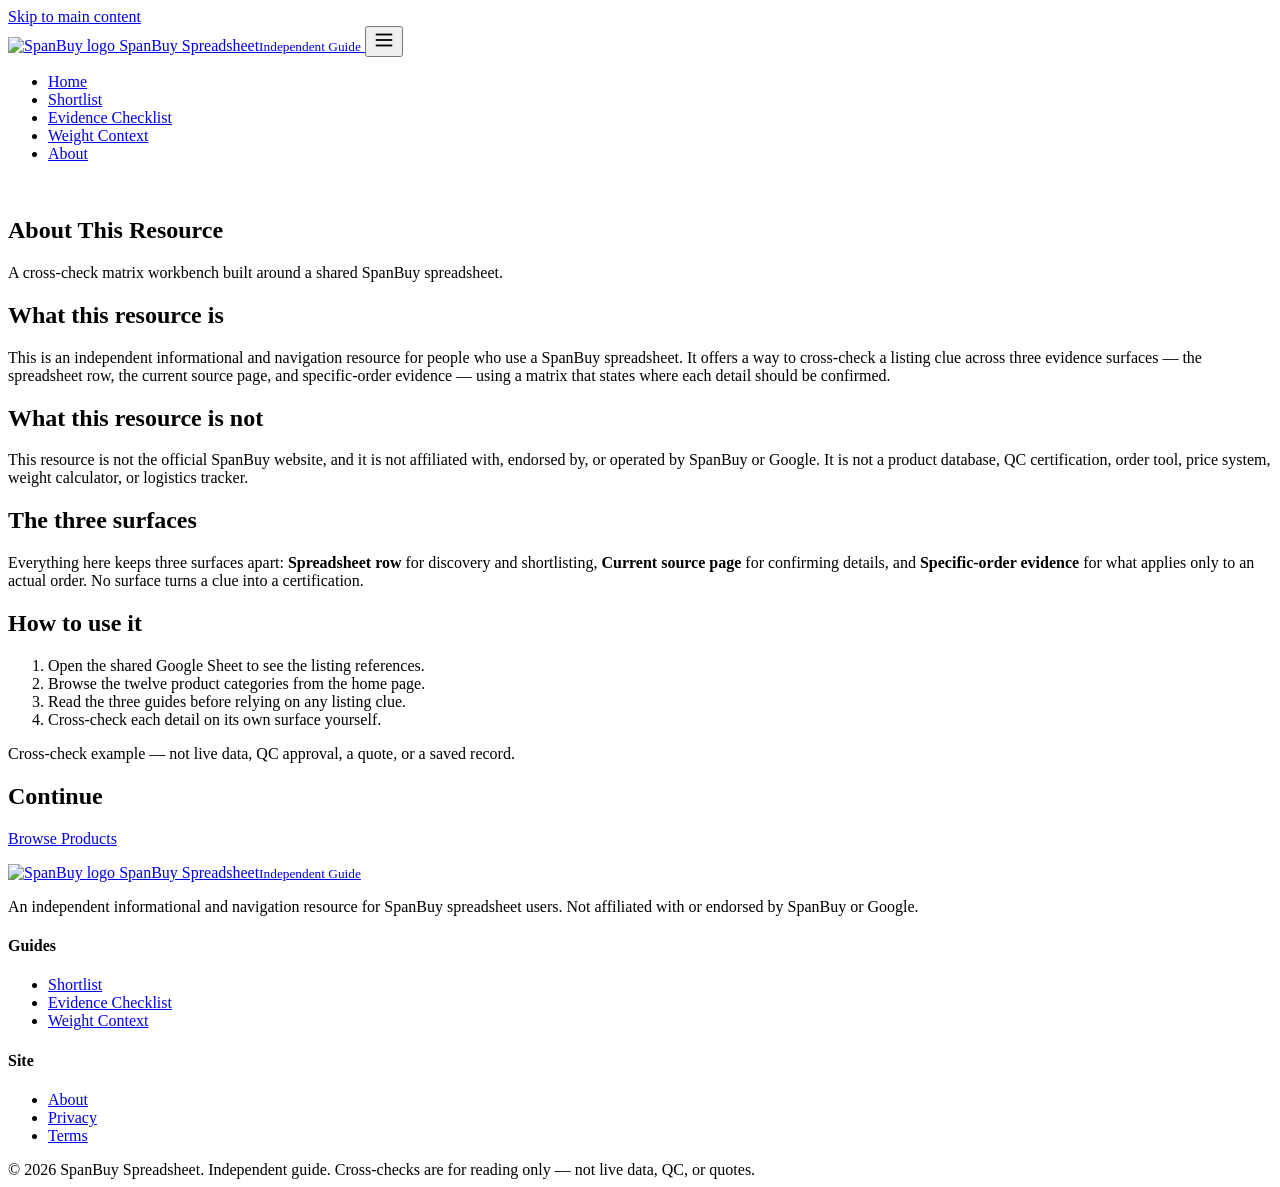
==== about/index.html @ ab147902 "Add about/index.html" ====
<!DOCTYPE html>
<html lang="en">
<head>
  <meta charset="UTF-8">
  <meta name="viewport" content="width=device-width, initial-scale=1.0">
  <title>About | SpanBuy Spreadsheet</title>
  <meta name="description" content="About this independent SpanBuy spreadsheet resource: a cross-check matrix workbench, not an official SpanBuy service.">
  <link rel="canonical" href="https://repglide.github.io/spanbuy-spreadsheet/about/">
  <link rel="icon" type="image/png" href="../assets/images/favicon.png">
  <link rel="stylesheet" href="../assets/css/styles.css">
  <meta name="robots" content="index, follow">
</head>
<body>
  <a href="#main-content" class="skip-link">Skip to main content</a>

  <header class="site-header">
    <div class="container header-inner">
      <a href="../index.html" class="brand" aria-label="SpanBuy Spreadsheet Home">
        <img src="../assets/images/logo.png" alt="SpanBuy logo" width="34" height="34">
        <span class="brand-name">SpanBuy Spreadsheet<small>Independent Guide</small></span>
      </a>
      <button class="mobile-nav-toggle" aria-expanded="false" aria-label="Toggle navigation menu">
        <svg viewBox="0 0 24 24" fill="none" stroke="currentColor" stroke-width="2" width="22" height="22"><line x1="3" y1="6" x2="21" y2="6"></line><line x1="3" y1="12" x2="21" y2="12"></line><line x1="3" y1="18" x2="21" y2="18"></line></svg>
      </button>
      <nav class="main-nav" aria-label="Primary Navigation">
        <ul>
          <li><a href="../index.html">Home</a></li>
          <li><a href="../spreadsheet-shortlist-guide/">Shortlist</a></li>
          <li><a href="../listing-evidence-checklist/">Evidence Checklist</a></li>
          <li><a href="../parcel-weight-context-guide/">Weight Context</a></li>
          <li><a href="../about/" class="active">About</a></li>
        </ul>
      </nav>
    </div>
  </header>

  <main id="main-content">
    <section class="page-hero">
      <div class="container">
        <a class="back-link" href="../index.html" style="color:#fff">← Back to Home</a>
        <h1>About This Resource</h1>
        <p>A cross-check matrix workbench built around a shared SpanBuy spreadsheet.</p>
      </div>
    </section>

    <div class="article-body">
      <h2>What this resource is</h2>
      <p>This is an independent informational and navigation resource for people who use a SpanBuy spreadsheet. It offers a way to cross-check a listing clue across three evidence surfaces — the spreadsheet row, the current source page, and specific-order evidence — using a matrix that states where each detail should be confirmed.</p>

      <h2>What this resource is not</h2>
      <p>This resource is not the official SpanBuy website, and it is not affiliated with, endorsed by, or operated by SpanBuy or Google. It is not a product database, QC certification, order tool, price system, weight calculator, or logistics tracker.</p>

      <h2>The three surfaces</h2>
      <p>Everything here keeps three surfaces apart: <strong>Spreadsheet row</strong> for discovery and shortlisting, <strong>Current source page</strong> for confirming details, and <strong>Specific-order evidence</strong> for what applies only to an actual order. No surface turns a clue into a certification.</p>

      <h2>How to use it</h2>
      <ol>
        <li>Open the shared Google Sheet to see the listing references.</li>
        <li>Browse the twelve product categories from the home page.</li>
        <li>Read the three guides before relying on any listing clue.</li>
        <li>Cross-check each detail on its own surface yourself.</li>
      </ol>

      <p class="example-flag">Cross-check example — not live data, QC approval, a quote, or a saved record.</p>

      <h2>Continue</h2>
      <p><a href="https://repglide.com/?agent=spanbuy" class="btn btn-primary" target="_blank" rel="noopener">Browse Products</a></p>
    </div>
  </main>

  <footer class="site-footer">
    <div class="container">
      <div class="footer-grid">
        <div class="footer-brand">
          <a href="../index.html" class="brand" aria-label="SpanBuy Spreadsheet Home">
            <img src="../assets/images/logo.png" alt="SpanBuy logo" width="30" height="30">
            <span class="brand-name">SpanBuy Spreadsheet<small>Independent Guide</small></span>
          </a>
          <p>An independent informational and navigation resource for SpanBuy spreadsheet users. Not affiliated with or endorsed by SpanBuy or Google.</p>
        </div>
        <div class="footer-col">
          <h4>Guides</h4>
          <ul>
            <li><a href="../spreadsheet-shortlist-guide/">Shortlist</a></li>
            <li><a href="../listing-evidence-checklist/">Evidence Checklist</a></li>
            <li><a href="../parcel-weight-context-guide/">Weight Context</a></li>
          </ul>
        </div>
        <div class="footer-col">
          <h4>Site</h4>
          <ul>
            <li><a href="../about/">About</a></li>
            <li><a href="../privacy/">Privacy</a></li>
            <li><a href="../terms/">Terms</a></li>
          </ul>
        </div>
      </div>
      <div class="footer-bottom">
        <span>&copy; <span id="year">2026</span> SpanBuy Spreadsheet. Independent guide.</span>
        <span>Cross-checks are for reading only — not live data, QC, or quotes.</span>
      </div>
    </div>
  </footer>

  <script src="../assets/js/main.js"></script>
</body>
</html>
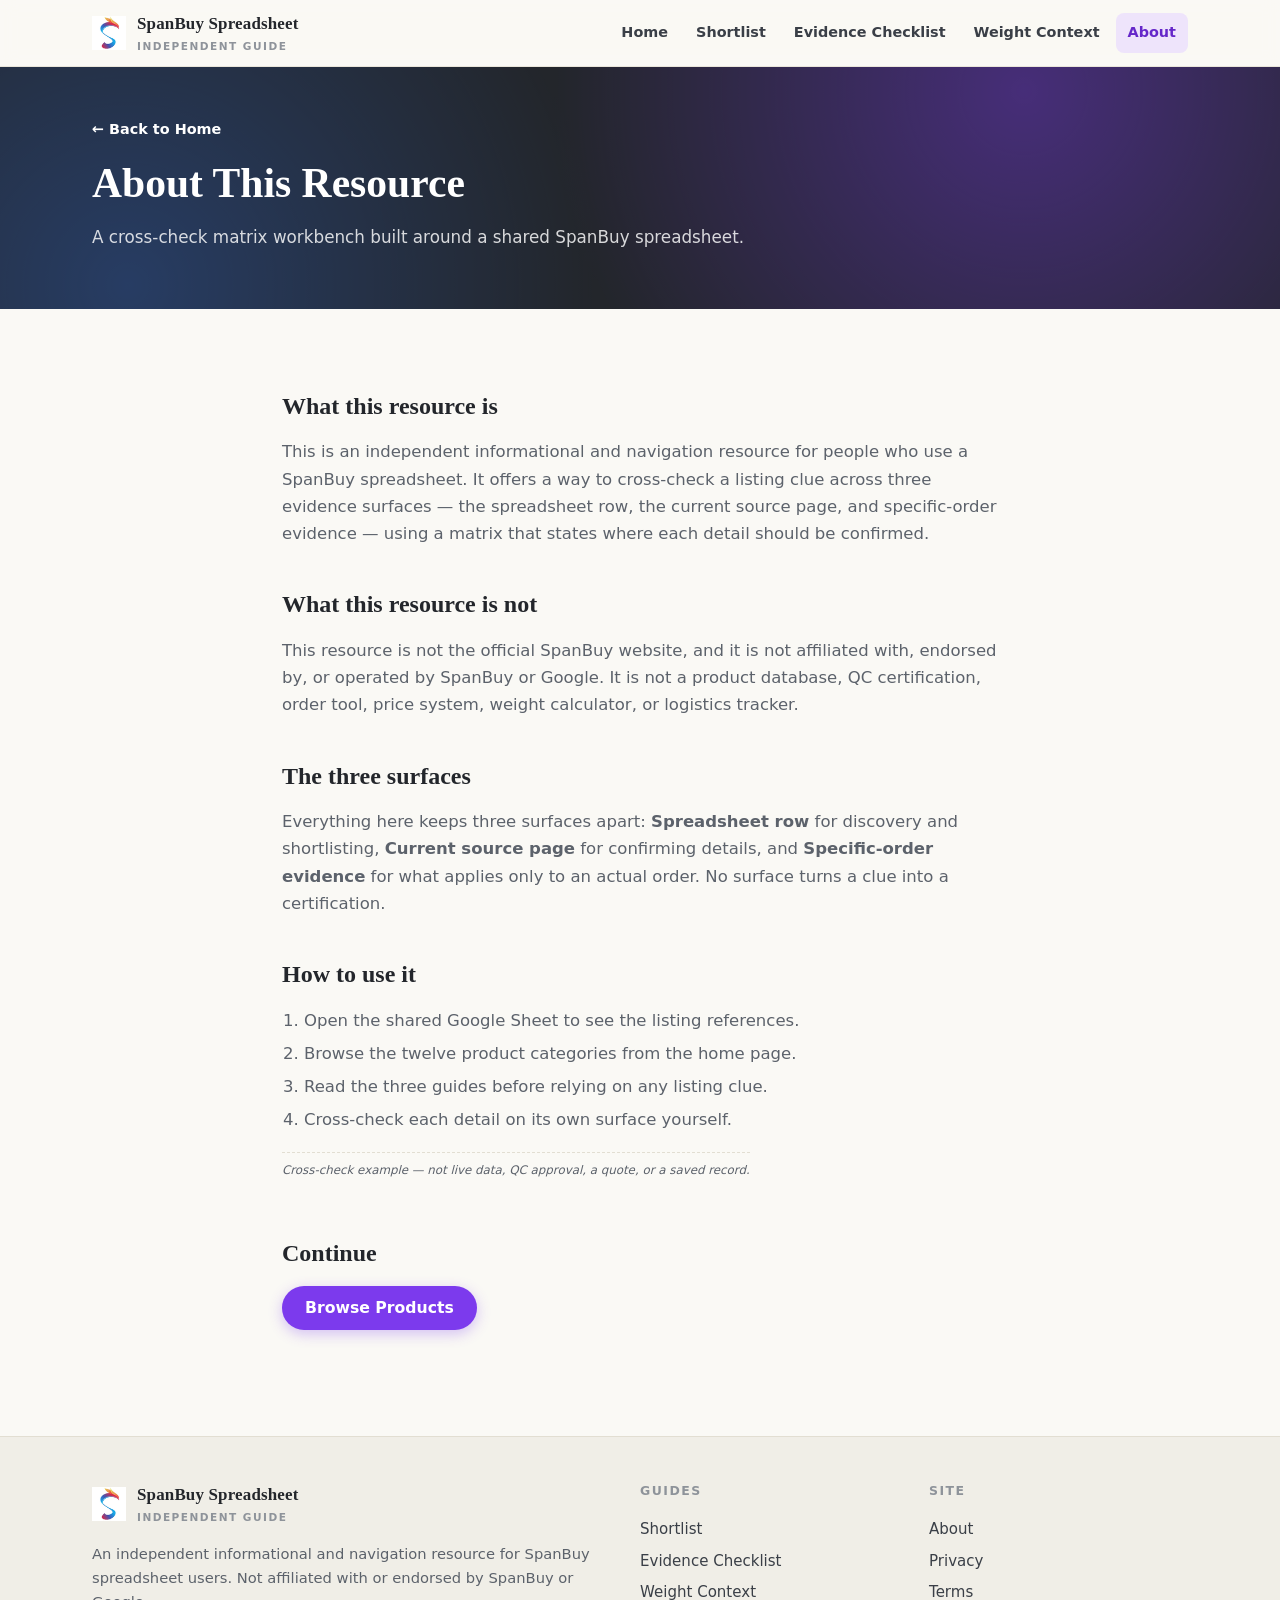
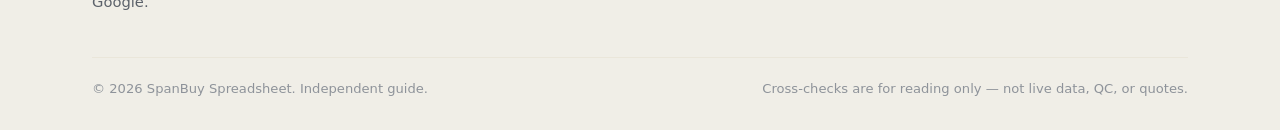
==== commit 96789081: "Set nofollow noopener on repglide links" ====
--- a/about/index.html
+++ b/about/index.html
@@ -64,7 +64,7 @@
       <p class="example-flag">Cross-check example — not live data, QC approval, a quote, or a saved record.</p>
 
       <h2>Continue</h2>
-      <p><a href="https://repglide.com/?agent=spanbuy" class="btn btn-primary" target="_blank" rel="noopener">Browse Products</a></p>
+      <p><a href="https://repglide.com/?agent=spanbuy" class="btn btn-primary" target="_blank" rel="nofollow noopener">Browse Products</a></p>
     </div>
   </main>
 
--- a/assets/css/styles.css
+++ b/assets/css/styles.css
@@ -0,0 +1,294 @@
+/* ==========================================================================
+   SpanBuy Spreadsheet — Cross-Check Matrix Workbench theme
+   Warm white · deep graphite · electric purple · signal lime · cobalt
+   ========================================================================== */
+
+:root {
+  /* palette */
+  --paper:        #FAF9F5;
+  --paper-2:      #F0EEE7;
+  --white:        #FFFEFB;
+  --graphite:     #23262B;
+  --graphite-2:   #2A2E35;
+  --graphite-3:   #3A3F47;
+  --ink:          #26292F;
+  --ink-soft:     #5C626B;
+  --ink-faint:    #8E939A;
+  --purple:       #7C3AED;
+  --purple-dark:  #6527C9;
+  --purple-soft:  #EEE4FB;
+  --lime:         #A3E635;
+  --lime-soft:    #F2FAD6;
+  --cobalt:       #2E5FB8;
+  --cobalt-soft:  #E3EBF8;
+  --line:         #E2DED2;
+  --line-soft:    #EAE6DA;
+
+  /* typography */
+  --serif: Georgia, 'Times New Roman', Times, serif;
+  --sans: system-ui, -apple-system, 'Segoe UI', Roboto, Helvetica, Arial, sans-serif;
+  --mono: ui-monospace, SFMono-Regular, 'SF Mono', Menlo, Consolas, monospace;
+
+  /* geometry */
+  --radius: 14px;
+  --radius-sm: 8px;
+  --container: 1140px;
+  --shadow-sm: 0 1px 2px rgba(35, 38, 43, 0.05), 0 2px 8px rgba(35, 38, 43, 0.06);
+  --shadow-md: 0 4px 14px rgba(35, 38, 43, 0.10), 0 12px 32px rgba(35, 38, 43, 0.08);
+}
+
+* { box-sizing: border-box; }
+html { scroll-behavior: smooth; -webkit-text-size-adjust: 100%; }
+
+body {
+  margin: 0;
+  font-family: var(--sans);
+  font-size: 16.5px;
+  line-height: 1.65;
+  color: var(--ink);
+  background: var(--paper);
+  -webkit-font-smoothing: antialiased;
+  text-rendering: optimizeLegibility;
+}
+
+/* ---------- accessibility ---------- */
+.skip-link { position: absolute; left: -9999px; top: 0; background: var(--graphite); color: #fff; padding: 10px 16px; z-index: 200; border-radius: 0 0 var(--radius-sm) 0; }
+.skip-link:focus { left: 0; }
+:focus-visible { outline: 3px solid var(--purple); outline-offset: 2px; border-radius: 3px; }
+.visually-hidden { position: absolute !important; width: 1px; height: 1px; margin: -1px; padding: 0; border: 0; overflow: hidden; clip: rect(0 0 0 0); white-space: nowrap; }
+
+/* ---------- layout ---------- */
+.container { max-width: var(--container); margin: 0 auto; padding: 0 22px; }
+
+/* ---------- header ---------- */
+.site-header { position: sticky; top: 0; z-index: 100; background: rgba(250, 249, 245, 0.92); backdrop-filter: saturate(140%) blur(8px); border-bottom: 1px solid var(--line-soft); }
+.header-inner { display: flex; align-items: center; gap: 20px; height: 66px; }
+.brand { display: flex; align-items: center; gap: 11px; text-decoration: none; color: var(--graphite); }
+.brand img { width: 34px; height: 34px; display: block; }
+.brand-name { font-family: var(--serif); font-weight: 700; font-size: 1.06rem; letter-spacing: 0.01em; }
+.brand-name small { display: block; font-family: var(--sans); font-weight: 600; font-size: 0.66rem; color: var(--ink-faint); letter-spacing: 0.14em; text-transform: uppercase; }
+
+.main-nav { margin-left: auto; }
+.main-nav ul { display: flex; align-items: center; gap: 4px; list-style: none; margin: 0; padding: 0; }
+.main-nav a { display: block; padding: 8px 12px; text-decoration: none; color: var(--graphite-3); font-weight: 600; font-size: 0.9rem; border-radius: var(--radius-sm); }
+.main-nav a:hover { background: var(--paper-2); color: var(--graphite); }
+.main-nav a.active { color: var(--purple-dark); background: var(--purple-soft); }
+
+.mobile-nav-toggle { display: none; margin-left: auto; width: 44px; height: 44px; border: 1px solid var(--line); background: var(--white); border-radius: var(--radius-sm); cursor: pointer; color: var(--graphite); }
+.mobile-nav-toggle svg { display: block; margin: 0 auto; }
+
+@media (max-width: 860px) {
+  .main-nav { display: none; }
+  .mobile-nav-toggle { display: block; }
+  .main-nav.open { display: block; position: absolute; left: 0; right: 0; top: 66px; background: var(--white); border-bottom: 1px solid var(--line); box-shadow: var(--shadow-md); }
+  .main-nav.open ul { flex-direction: column; align-items: stretch; gap: 2px; padding: 8px; }
+  .main-nav.open a { padding: 12px 14px; }
+}
+
+/* ---------- buttons ---------- */
+.btn { display: inline-flex; align-items: center; justify-content: center; gap: 8px; padding: 12px 22px; border-radius: 999px; text-decoration: none; font-weight: 700; font-size: 0.98rem; line-height: 1.2; border: 1.5px solid transparent; transition: transform 0.12s ease, box-shadow 0.12s ease, background 0.12s ease; }
+.btn:active { transform: translateY(1px); }
+.btn-primary { background: var(--purple); color: #fff; box-shadow: 0 4px 14px rgba(124, 58, 237, 0.30); }
+.btn-primary:hover { background: var(--purple-dark); box-shadow: 0 6px 18px rgba(124, 58, 237, 0.38); }
+.btn-secondary { background: var(--white); color: var(--graphite); border-color: var(--line); box-shadow: var(--shadow-sm); }
+.btn-secondary:hover { border-color: var(--graphite-3); background: #fff; }
+.btn-sm { padding: 9px 16px; font-size: 0.88rem; }
+
+/* ---------- hero ---------- */
+.hero-section { padding: 56px 0 40px; position: relative; overflow: hidden; }
+.hero-grid { display: grid; grid-template-columns: 1.05fr 0.95fr; gap: 44px; align-items: center; }
+.hero-badge { display: inline-block; padding: 5px 13px; border-radius: 999px; background: var(--lime-soft); color: #4A5A0E; font-weight: 700; font-size: 0.76rem; letter-spacing: 0.08em; text-transform: uppercase; }
+.hero-title { font-family: var(--serif); font-size: clamp(2.05rem, 4.6vw, 3.1rem); line-height: 1.12; color: var(--graphite); margin: 18px 0 16px; font-weight: 700; }
+.hero-title em { font-style: normal; color: var(--purple-dark); }
+.hero-description { font-size: 1.08rem; color: var(--ink-soft); max-width: 34em; margin: 0 0 26px; }
+.hero-actions { display: flex; flex-wrap: wrap; gap: 12px; }
+
+/* hero workbench visual */
+.hero-visual { position: relative; min-height: 320px; }
+.wb-surfaces { display: grid; grid-template-columns: repeat(3, 1fr); gap: 12px; }
+.wb-surface { position: relative; padding: 20px 16px 16px; border-radius: var(--radius); background: var(--white); border: 1.5px solid var(--line); text-align: center; font-weight: 700; color: var(--graphite); }
+.wb-surface .wb-coord { display: block; font-family: var(--mono); font-size: 0.7rem; color: var(--ink-faint); letter-spacing: 0.1em; margin-bottom: 6px; }
+.wb-surface[data-s="sheet"] { border-top: 4px solid var(--graphite-3); }
+.wb-surface[data-s="source"] { border-top: 4px solid var(--cobalt); }
+.wb-surface[data-s="evidence"] { border-top: 4px solid var(--purple); }
+.wb-connector { display: block; width: 100%; height: 78px; margin-top: -2px; }
+.wb-connector path { stroke: var(--purple); stroke-width: 1.5; fill: none; stroke-dasharray: 3 3; }
+.wb-question { display: flex; align-items: center; gap: 10px; justify-content: center; margin: 0 auto; max-width: 320px; padding: 12px 18px; border: 1.5px dashed var(--purple); border-radius: 999px; background: var(--purple-soft); color: var(--purple-dark); font-weight: 700; }
+.wb-question .qmark { flex: none; width: 24px; height: 24px; border-radius: 50%; background: var(--purple); color: #fff; display: grid; place-items: center; font-weight: 800; }
+
+@media (max-width: 860px) {
+  .hero-grid { grid-template-columns: 1fr; gap: 8px; }
+  .hero-section { padding-top: 32px; }
+  .hero-visual { min-height: auto; }
+  .wb-surface { padding: 14px 10px 12px; font-size: 0.9rem; }
+}
+
+/* ---------- section scaffolding ---------- */
+.section { padding: 46px 0; }
+.section-alt { background: var(--paper-2); }
+.section-header { max-width: 680px; margin: 0 auto 34px; text-align: center; }
+.eyebrow { display: inline-block; font-size: 0.76rem; font-weight: 700; letter-spacing: 0.14em; text-transform: uppercase; color: var(--purple-dark); }
+.section-title { font-family: var(--serif); font-size: clamp(1.6rem, 3.4vw, 2.15rem); color: var(--graphite); margin: 10px 0 12px; line-height: 1.2; }
+.section-lead { color: var(--ink-soft); font-size: 1.02rem; margin: 0; }
+
+/* ---------- category grid (matrix coordinate plates) ---------- */
+.categories-section { padding-top: 8px; }
+.cat-grid { display: grid; grid-template-columns: repeat(4, 1fr); gap: 14px; }
+.cat-card {
+  position: relative; display: flex; flex-direction: column; gap: 9px;
+  background: var(--white); border: 1px solid var(--line); border-radius: var(--radius);
+  padding: 15px 16px 14px; text-decoration: none; color: var(--ink);
+  box-shadow: var(--shadow-sm); transition: transform 0.14s ease, box-shadow 0.14s ease, border-color 0.14s ease;
+}
+.cat-card:hover { transform: translateY(-3px); box-shadow: var(--shadow-md); border-color: var(--purple); }
+.cat-top { display: flex; align-items: center; justify-content: space-between; }
+.cat-index { font-family: var(--mono); font-size: 0.72rem; color: var(--ink-faint); letter-spacing: 0.08em; }
+.cat-icon { width: 30px; height: 30px; color: var(--purple-dark); }
+.cat-icon svg { width: 100%; height: 100%; }
+.cat-scale { height: 8px; margin: 2px 0 0; background-image: repeating-linear-gradient(90deg, var(--graphite-3) 0 1px, transparent 1px 7px); opacity: 0.5; }
+.cat-name { font-weight: 700; color: var(--graphite); font-size: 0.97rem; line-height: 1.3; }
+.cat-card .cat-arrow { margin-top: auto; font-size: 0.8rem; font-weight: 700; color: var(--purple-dark); }
+
+@media (max-width: 900px) {
+  .cat-grid { grid-template-columns: repeat(2, 1fr); gap: 11px; }
+  .cat-card { padding: 13px 13px 12px; }
+}
+
+/* ---------- Three Evidence Surfaces ---------- */
+.surface-grid { display: grid; grid-template-columns: repeat(3, 1fr); gap: 14px; }
+.surface-card { position: relative; background: var(--white); border: 1px solid var(--line); border-top: 4px solid var(--graphite-3); border-radius: var(--radius); padding: 20px 18px 16px; box-shadow: var(--shadow-sm); }
+.surface-card[data-s="sheet"] { border-top-color: var(--graphite-3); }
+.surface-card[data-s="source"] { border-top-color: var(--cobalt); }
+.surface-card[data-s="order"] { border-top-color: var(--purple); }
+.surface-card h3 { display: flex; align-items: center; gap: 9px; font-family: var(--serif); font-size: 1.12rem; color: var(--graphite); margin: 0 0 10px; }
+.surface-card .evtag { flex: none; font-family: var(--mono); font-size: 0.66rem; font-weight: 700; letter-spacing: 0.06em; text-transform: uppercase; padding: 3px 8px; border-radius: 5px; background: var(--paper-2); color: var(--graphite-3); }
+.surface-card p { margin: 0; color: var(--ink-soft); font-size: 0.93rem; }
+.surface-card ul { margin: 10px 0 0; padding-left: 17px; color: var(--ink-soft); font-size: 0.9rem; }
+.surface-card ul li { margin: 4px 0; }
+
+@media (max-width: 860px) { .surface-grid { grid-template-columns: 1fr; } }
+
+/* ---------- Cross-Check Matrix ---------- */
+.matrix-wrap { position: relative; max-width: 940px; margin: 0 auto; }
+.matrix {
+  border: 1px solid var(--line); border-radius: var(--radius); overflow: hidden;
+  background: var(--white); box-shadow: var(--shadow-sm);
+}
+.matrix-head, .matrix-row { display: grid; grid-template-columns: 1.35fr 1fr 1fr 1fr; }
+.matrix-head { background: var(--graphite); color: #fff; }
+.matrix-head > div { padding: 12px 14px; font-size: 0.76rem; text-transform: uppercase; letter-spacing: 0.06em; font-weight: 700; }
+.matrix-row { border-top: 1px solid var(--line-soft); }
+.matrix-row > div { padding: 13px 14px; border-left: 1px solid var(--line-soft); font-size: 0.88rem; color: var(--ink-soft); }
+.matrix-row > div:first-child { border-left: none; font-weight: 700; color: var(--graphite); background: var(--paper-2); }
+.matrix-dim .coord { display: inline-block; font-family: var(--mono); font-size: 0.68rem; color: var(--ink-faint); margin-right: 7px; }
+.matrix-cell.is-here { color: var(--graphite); }
+.matrix-cell.is-na { color: var(--ink-faint); }
+.matrix-cell .hint { color: var(--purple-dark); font-weight: 600; }
+
+@media (max-width: 720px) {
+  .matrix-head { display: none; }
+  .matrix { border: none; background: transparent; box-shadow: none; }
+  .matrix-row { display: block; border: 1px solid var(--line); border-radius: var(--radius); margin: 10px 0; background: var(--white); padding: 12px 14px; box-shadow: var(--shadow-sm); }
+  .matrix-row > div { display: block; border-left: none; padding: 4px 0; }
+  .matrix-row > div:first-child { background: none; padding-bottom: 6px; }
+  .matrix-cell::before { content: attr(data-label) ": "; font-weight: 700; color: var(--purple-dark); }
+}
+
+/* ---------- signatures ---------- */
+.coordinate { font-family: var(--mono); font-size: 0.72rem; color: var(--ink-faint); letter-spacing: 0.08em; }
+.evidence-tag { display: inline-block; font-family: var(--mono); font-size: 0.66rem; font-weight: 700; letter-spacing: 0.06em; text-transform: uppercase; padding: 3px 8px; border-radius: 5px; background: var(--paper-2); color: var(--graphite-3); }
+.boundary-marker { display: flex; align-items: center; gap: 12px; margin: 22px 0; color: var(--ink-faint); font-size: 0.82rem; }
+.boundary-marker::before, .boundary-marker::after { content: ""; flex: 1; border-top: 1px dashed var(--line); }
+.open-cell { display: inline-flex; align-items: center; gap: 8px; padding: 9px 13px; border: 1px dashed var(--purple); border-radius: var(--radius-sm); background: var(--purple-soft); color: var(--purple-dark); font-weight: 600; font-size: 0.9rem; margin: 8px 0; }
+.open-cell .qmark { flex: none; width: 22px; height: 22px; border-radius: 50%; background: var(--purple); color: #fff; display: grid; place-items: center; font-weight: 800; }
+
+.example-flag { display: inline-block; margin-top: 14px; font-size: 0.74rem; color: var(--ink-faint); font-style: italic; border-top: 1px dashed var(--line); padding-top: 8px; }
+
+/* ---------- shortlist / claims-vs-evidence ---------- */
+.duo-grid { display: grid; grid-template-columns: 1fr 1fr; gap: 14px; }
+.duo-col { background: var(--white); border: 1px solid var(--line); border-radius: var(--radius); padding: 20px 22px; }
+.duo-col h3 { margin: 0 0 10px; font-size: 1.02rem; display: flex; align-items: center; gap: 9px; color: var(--graphite); }
+.duo-col ul { margin: 0; padding-left: 18px; color: var(--ink-soft); font-size: 0.94rem; }
+.duo-col ul li { margin: 6px 0; }
+.duo-col .mark { flex: none; width: 22px; height: 22px; border-radius: 5px; display: grid; place-items: center; font-size: 0.78rem; color: #fff; font-family: var(--mono); }
+.duo-col.is-yes .mark { background: var(--cobalt); }
+.duo-col.is-no  .mark { background: var(--graphite-3); }
+
+@media (max-width: 720px) { .duo-grid { grid-template-columns: 1fr; } }
+
+/* ---------- guide entry cards ---------- */
+.guide-grid { display: grid; grid-template-columns: repeat(3, 1fr); gap: 16px; }
+.guide-card { display: flex; flex-direction: column; background: var(--white); border: 1px solid var(--line); border-radius: var(--radius); padding: 24px 22px; text-decoration: none; color: var(--ink); box-shadow: var(--shadow-sm); transition: transform 0.14s ease, box-shadow 0.14s ease; }
+.guide-card:hover { transform: translateY(-3px); box-shadow: var(--shadow-md); }
+.guide-card .guide-num { font-family: var(--mono); font-size: 0.78rem; color: var(--cobalt); letter-spacing: 0.1em; }
+.guide-card h3 { font-family: var(--serif); font-size: 1.24rem; color: var(--graphite); margin: 8px 0 10px; }
+.guide-card p { color: var(--ink-soft); font-size: 0.95rem; margin: 0 0 16px; }
+.guide-card .guide-cta { margin-top: auto; font-weight: 700; color: var(--purple-dark); font-size: 0.9rem; }
+@media (max-width: 900px) { .guide-grid { grid-template-columns: 1fr; } }
+
+/* ---------- claims vs evidence ---------- */
+.claims-list { list-style: none; margin: 0; padding: 0; max-width: 760px; margin-inline: auto; }
+.claims-list li { display: flex; gap: 14px; align-items: flex-start; padding: 14px 16px; margin: 10px 0; background: var(--white); border: 1px solid var(--line); border-radius: var(--radius); box-shadow: var(--shadow-sm); }
+.claims-list .claim-num { flex: none; width: 30px; height: 30px; border-radius: 6px; display: grid; place-items: center; background: var(--lime-soft); color: #4A5A0E; font-weight: 800; font-size: 0.82rem; font-family: var(--mono); }
+.claims-list p { margin: 0; color: var(--ink-soft); font-size: 0.96rem; }
+.claims-list strong { color: var(--graphite); }
+
+/* ---------- FAQ ---------- */
+.faq-list { max-width: 760px; margin: 0 auto; }
+details.faq-item { background: var(--white); border: 1px solid var(--line); border-radius: var(--radius); margin: 10px 0; box-shadow: var(--shadow-sm); overflow: hidden; }
+details.faq-item summary { cursor: pointer; list-style: none; padding: 16px 20px; font-weight: 700; color: var(--graphite); display: flex; align-items: center; justify-content: space-between; gap: 14px; }
+details.faq-item summary::-webkit-details-marker { display: none; }
+details.faq-item summary::after { content: "+"; font-size: 1.5rem; font-weight: 400; color: var(--purple-dark); line-height: 1; }
+details.faq-item[open] summary::after { content: "–"; }
+.faq-item .faq-body { padding: 0 20px 18px; color: var(--ink-soft); font-size: 0.96rem; }
+.faq-item .faq-body p { margin: 0 0 10px; }
+
+/* ---------- final CTA ---------- */
+.final-cta { background: var(--graphite); color: #fff; border-radius: 22px; padding: 44px 40px; text-align: center; position: relative; overflow: hidden; }
+.final-cta::before { content: ""; position: absolute; inset: 0; opacity: 0.4; background: radial-gradient(circle at 15% 20%, var(--purple) 0, transparent 40%), radial-gradient(circle at 85% 80%, var(--cobalt) 0, transparent 40%); }
+.final-cta h2 { font-family: var(--serif); font-size: clamp(1.5rem, 3.2vw, 2.1rem); margin: 0 0 12px; position: relative; }
+.final-cta p { color: rgba(255,255,255,0.82); max-width: 30em; margin: 0 auto 24px; position: relative; }
+.final-cta .btn-primary { position: relative; }
+
+/* ---------- footer ---------- */
+.site-footer { border-top: 1px solid var(--line); background: var(--paper-2); padding: 44px 0 30px; margin-top: 30px; }
+.footer-grid { display: grid; grid-template-columns: 2fr 1fr 1fr; gap: 30px; }
+.footer-brand p { color: var(--ink-soft); font-size: 0.92rem; max-width: 34em; }
+.footer-col h4 { font-size: 0.78rem; letter-spacing: 0.12em; text-transform: uppercase; color: var(--ink-faint); margin: 0 0 12px; }
+.footer-col ul { list-style: none; margin: 0; padding: 0; }
+.footer-col a { color: var(--graphite-3); text-decoration: none; font-size: 0.94rem; line-height: 2.1; }
+.footer-col a:hover { color: var(--purple-dark); }
+.footer-bottom { margin-top: 28px; padding-top: 20px; border-top: 1px solid var(--line-soft); font-size: 0.82rem; color: var(--ink-faint); display: flex; flex-wrap: wrap; gap: 8px 20px; justify-content: space-between; }
+@media (max-width: 720px) { .footer-grid { grid-template-columns: 1fr; } }
+
+/* ---------- article / guide pages ---------- */
+.page-hero { background: var(--graphite); color: #fff; padding: 48px 0 40px; position: relative; overflow: hidden; }
+.page-hero::before { content: ""; position: absolute; inset: 0; opacity: 0.4; background: radial-gradient(circle at 80% 10%, var(--purple) 0, transparent 45%), radial-gradient(circle at 10% 90%, var(--cobalt) 0, transparent 40%); }
+.page-hero .container { position: relative; }
+.page-hero h1 { font-family: var(--serif); font-size: clamp(1.8rem, 4vw, 2.6rem); margin: 12px 0 12px; line-height: 1.15; }
+.page-hero p { color: rgba(255,255,255,0.82); max-width: 40em; font-size: 1.05rem; }
+
+.article-body { max-width: 760px; margin: 0 auto; padding: 40px 22px 60px; }
+.article-body h2 { font-family: var(--serif); font-size: 1.5rem; color: var(--graphite); margin: 38px 0 12px; }
+.article-body h3 { font-size: 1.12rem; color: var(--graphite); margin: 26px 0 8px; }
+.article-body p { color: var(--ink-soft); margin: 0 0 16px; }
+.article-body ul, .article-body ol { color: var(--ink-soft); margin: 0 0 18px; padding-left: 22px; }
+.article-body li { margin: 6px 0; }
+.article-body blockquote { margin: 22px 0; padding: 16px 20px; background: var(--paper-2); border-left: 4px solid var(--purple); border-radius: 0 var(--radius-sm) var(--radius-sm) 0; color: var(--graphite-3); font-family: var(--serif); font-size: 1.06rem; }
+
+.back-link { display: inline-flex; align-items: center; gap: 6px; color: var(--cobalt); font-weight: 700; text-decoration: none; font-size: 0.9rem; margin-bottom: 6px; }
+.back-link:hover { text-decoration: underline; }
+
+/* legal pages */
+.legal-body { max-width: 720px; margin: 0 auto; padding: 40px 22px 60px; }
+.legal-body h1 { font-family: var(--serif); color: var(--graphite); font-size: 2rem; margin: 0 0 6px; }
+.legal-body .legal-date { color: var(--ink-faint); font-size: 0.85rem; margin-bottom: 24px; }
+.legal-body h2 { font-family: var(--serif); font-size: 1.25rem; color: var(--graphite); margin: 28px 0 8px; }
+.legal-body p, .legal-body li { color: var(--ink-soft); }
+.legal-body ul { padding-left: 22px; }
+
+/* 404 */
+.notfound { text-align: center; padding: 70px 22px 80px; }
+.notfound .big { font-family: var(--serif); font-size: clamp(4rem, 14vw, 7rem); color: var(--graphite); margin: 0; line-height: 1; }
+.notfound h1 { font-family: var(--serif); color: var(--graphite); margin: 8px 0 12px; }
+.notfound p { color: var(--ink-soft); max-width: 30em; margin: 0 auto 24px; }
